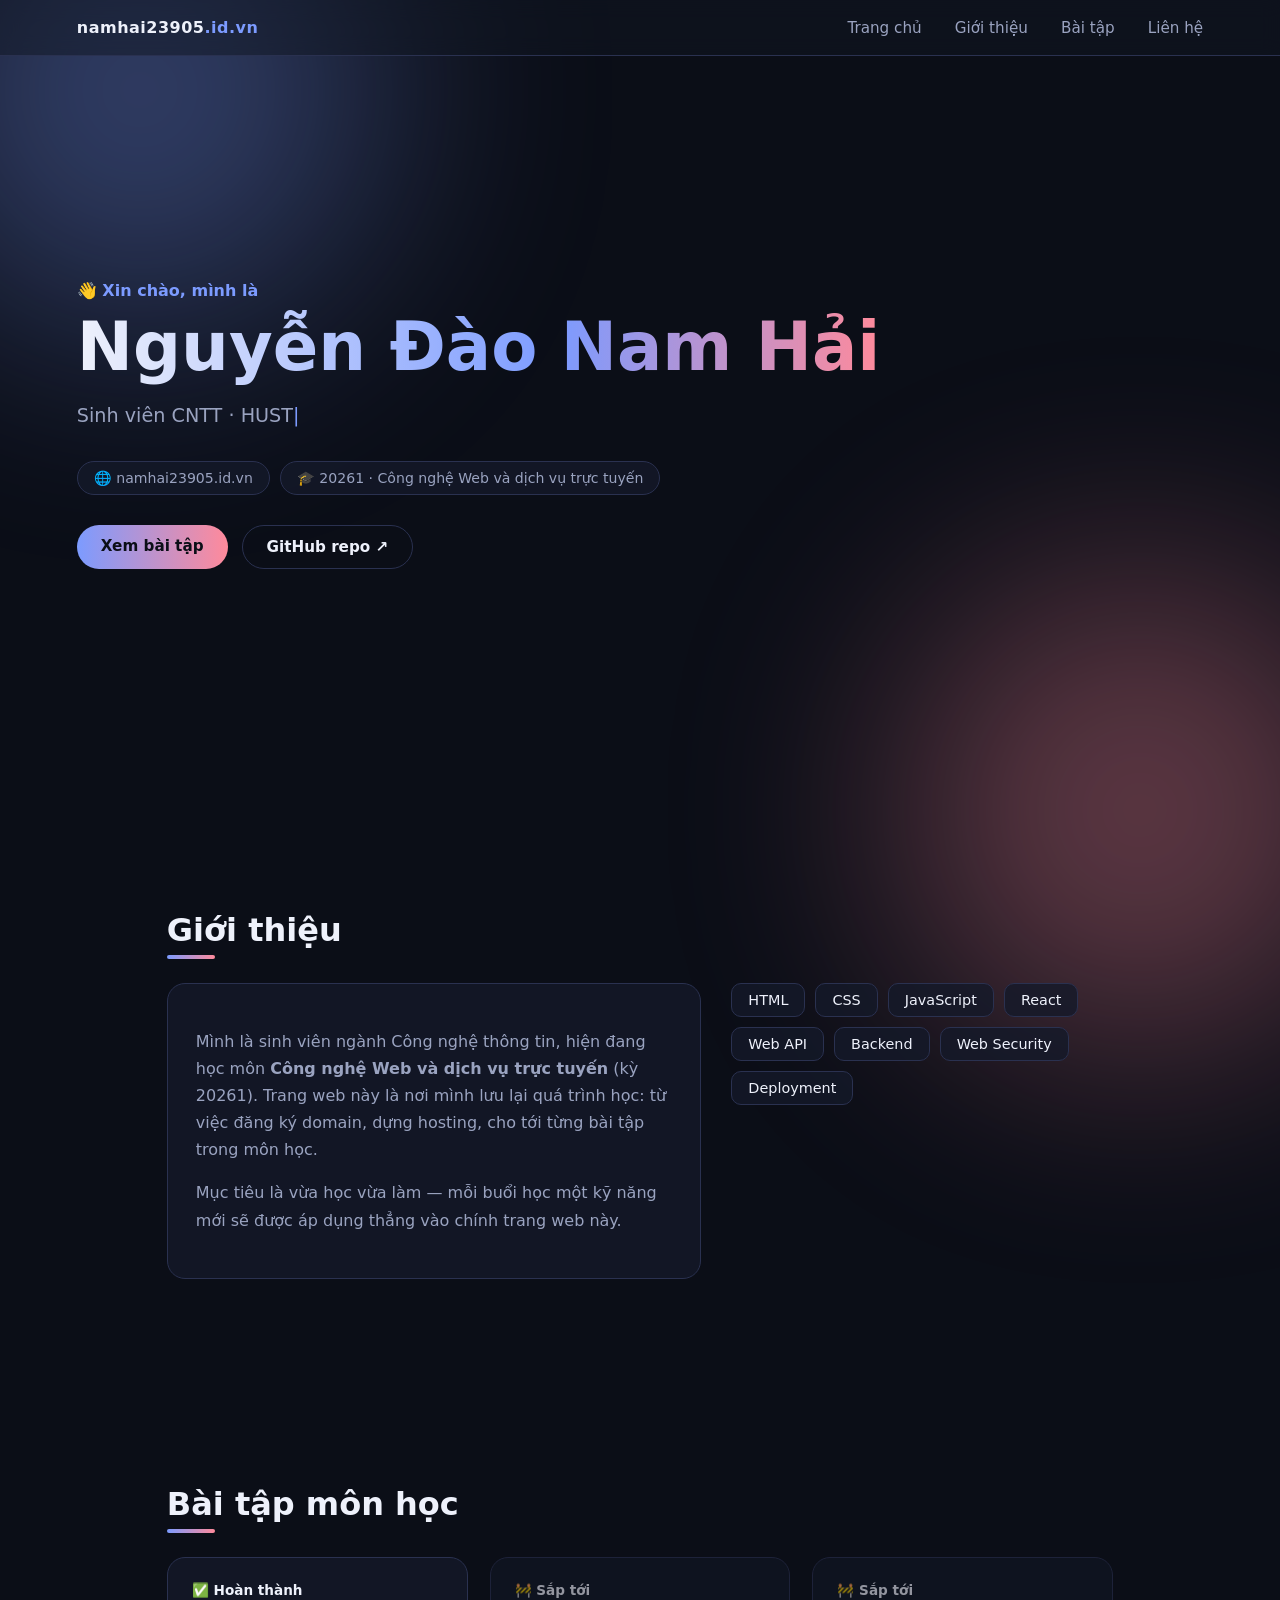
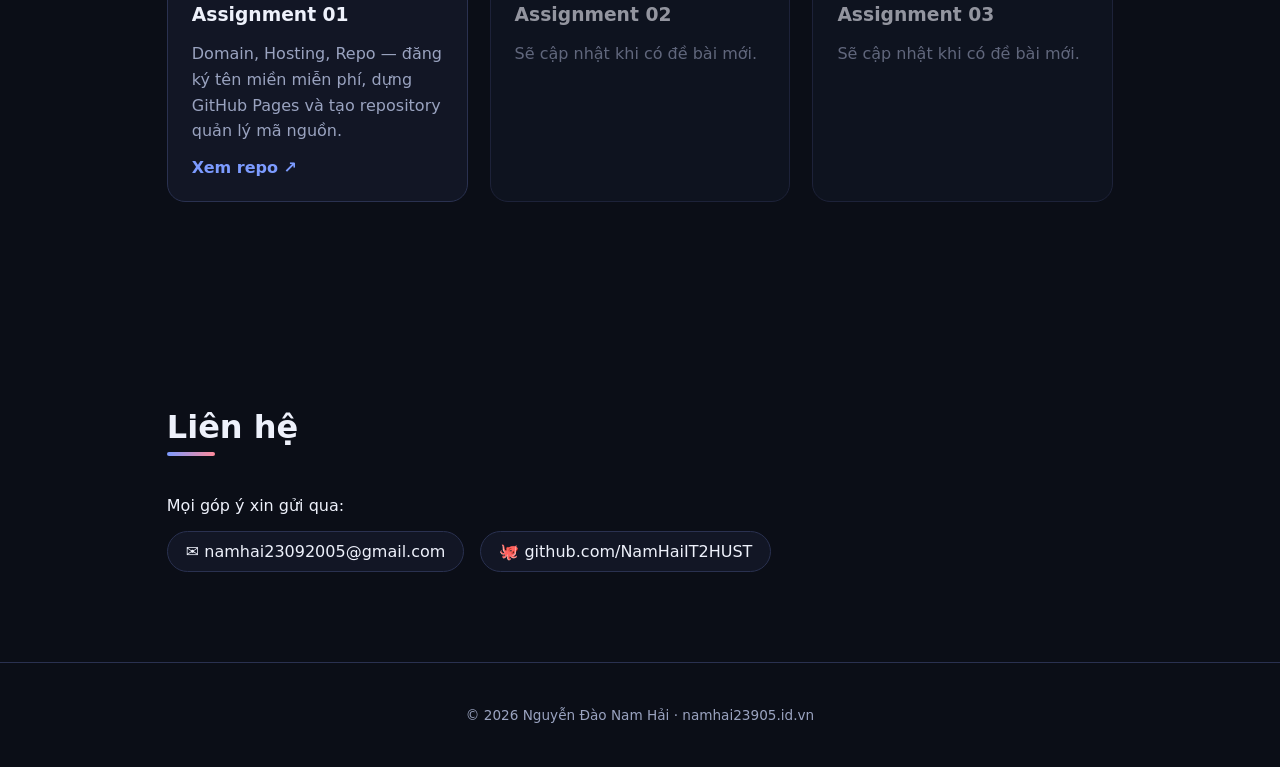
==== index.html @ 66838b1e "Add animated landing page" ====
<!DOCTYPE html>
<html lang="vi">
<head>
<meta charset="UTF-8">
<meta name="viewport" content="width=device-width, initial-scale=1.0">
<title>Nguyễn Đào Nam Hải | CNWeb</title>
<link rel="stylesheet" href="assets/style.css">
</head>
<body>

  <div class="blob blob-1"></div>
  <div class="blob blob-2"></div>

  <header class="nav">
    <div class="nav-brand">namhai23905<span>.id.vn</span></div>
    <nav>
      <a href="#home">Trang chủ</a>
      <a href="#about">Giới thiệu</a>
      <a href="#homework">Bài tập</a>
      <a href="#contact">Liên hệ</a>
    </nav>
  </header>

  <main>
    <section id="home" class="hero">
      <p class="hero-eyebrow">👋 Xin chào, mình là</p>
      <h1 class="hero-title">Nguyễn Đào Nam Hải</h1>
      <p class="hero-subtitle"><span id="typed"></span><span class="cursor">|</span></p>
      <div class="hero-badges">
        <span class="badge">🌐 namhai23905.id.vn</span>
        <span class="badge">🎓 20261 · Công nghệ Web và dịch vụ trực tuyến</span>
      </div>
      <div class="hero-actions">
        <a href="#homework" class="btn btn-primary">Xem bài tập</a>
        <a href="https://github.com/NamHaiIT2HUST/HaiNDN235321_20261_CNWeb" target="_blank" rel="noopener" class="btn btn-ghost">GitHub repo ↗</a>
      </div>
    </section>

    <section id="about" class="section">
      <h2 class="section-title">Giới thiệu</h2>
      <div class="about-grid">
        <div class="about-card">
          <p>
            Mình là sinh viên ngành Công nghệ thông tin, hiện đang học môn
            <strong>Công nghệ Web và dịch vụ trực tuyến</strong> (kỳ 20261).
            Trang web này là nơi mình lưu lại quá trình học: từ việc đăng ký
            domain, dựng hosting, cho tới từng bài tập trong môn học.
          </p>
          <p>
            Mục tiêu là vừa học vừa làm — mỗi buổi học một kỹ năng mới sẽ được
            áp dụng thẳng vào chính trang web này.
          </p>
        </div>
        <div class="skills">
          <span class="skill">HTML</span>
          <span class="skill">CSS</span>
          <span class="skill">JavaScript</span>
          <span class="skill">React</span>
          <span class="skill">Web API</span>
          <span class="skill">Backend</span>
          <span class="skill">Web Security</span>
          <span class="skill">Deployment</span>
        </div>
      </div>
    </section>

    <section id="homework" class="section">
      <h2 class="section-title">Bài tập môn học</h2>
      <div class="cards">
        <article class="card card-done">
          <div class="card-status">✅ Hoàn thành</div>
          <h3>Assignment 01</h3>
          <p>Domain, Hosting, Repo — đăng ký tên miền miễn phí, dựng GitHub Pages và tạo repository quản lý mã nguồn.</p>
          <a href="https://github.com/NamHaiIT2HUST/HaiNDN235321_20261_CNWeb" target="_blank" rel="noopener">Xem repo ↗</a>
        </article>
        <article class="card card-pending">
          <div class="card-status">🚧 Sắp tới</div>
          <h3>Assignment 02</h3>
          <p>Sẽ cập nhật khi có đề bài mới.</p>
        </article>
        <article class="card card-pending">
          <div class="card-status">🚧 Sắp tới</div>
          <h3>Assignment 03</h3>
          <p>Sẽ cập nhật khi có đề bài mới.</p>
        </article>
      </div>
    </section>

    <section id="contact" class="section contact">
      <h2 class="section-title">Liên hệ</h2>
      <p>Mọi góp ý xin gửi qua:</p>
      <div class="contact-links">
        <a href="mailto:namhai23092005@gmail.com">✉️ namhai23092005@gmail.com</a>
        <a href="https://github.com/NamHaiIT2HUST" target="_blank" rel="noopener">🐙 github.com/NamHaiIT2HUST</a>
      </div>
    </section>
  </main>

  <footer class="footer">
    <p>© 2026 Nguyễn Đào Nam Hải · namhai23905.id.vn</p>
  </footer>

  <script src="assets/script.js"></script>
</body>
</html>
---- assets/style.css ----
:root {
  --bg: #0b0e17;
  --bg-soft: #11162280;
  --text: #eef1fb;
  --text-dim: #9aa3c0;
  --accent: #7c9bff;
  --accent-2: #ff8a9b;
  --card-bg: #151a2acc;
  --border: #2a3150;
  --radius: 18px;
}

* { box-sizing: border-box; }

html { scroll-behavior: smooth; }

body {
  margin: 0;
  min-height: 100vh;
  background: var(--bg);
  color: var(--text);
  font-family: "Segoe UI", system-ui, -apple-system, sans-serif;
  overflow-x: hidden;
  position: relative;
}

/* Ambient background blobs */
.blob {
  position: fixed;
  width: 480px;
  height: 480px;
  border-radius: 50%;
  filter: blur(120px);
  opacity: 0.35;
  z-index: 0;
  pointer-events: none;
}
.blob-1 {
  top: -150px;
  left: -100px;
  background: var(--accent);
  animation: float1 16s ease-in-out infinite;
}
.blob-2 {
  bottom: -150px;
  right: -100px;
  background: var(--accent-2);
  animation: float2 18s ease-in-out infinite;
}
@keyframes float1 {
  0%, 100% { transform: translate(0, 0); }
  50% { transform: translate(80px, 60px); }
}
@keyframes float2 {
  0%, 100% { transform: translate(0, 0); }
  50% { transform: translate(-60px, -80px); }
}

/* Nav */
.nav {
  position: sticky;
  top: 0;
  z-index: 10;
  display: flex;
  align-items: center;
  justify-content: space-between;
  padding: 18px 6vw;
  backdrop-filter: blur(10px);
  background: var(--bg-soft);
  border-bottom: 1px solid var(--border);
}
.nav-brand {
  font-weight: 700;
  letter-spacing: 0.5px;
}
.nav-brand span { color: var(--accent); }
.nav a {
  color: var(--text-dim);
  text-decoration: none;
  margin-left: 28px;
  font-size: 0.95rem;
  transition: color 0.2s;
}
.nav a:hover { color: var(--text); }

main { position: relative; z-index: 1; }

/* Hero */
.hero {
  min-height: 82vh;
  display: flex;
  flex-direction: column;
  align-items: flex-start;
  justify-content: center;
  padding: 0 6vw;
}
.hero-eyebrow {
  color: var(--accent);
  font-weight: 600;
  margin: 0 0 8px;
}
.hero-title {
  font-size: clamp(2.4rem, 6vw, 4.2rem);
  margin: 0;
  background: linear-gradient(90deg, var(--text), var(--accent) 60%, var(--accent-2));
  -webkit-background-clip: text;
  background-clip: text;
  color: transparent;
}
.hero-subtitle {
  color: var(--text-dim);
  font-size: 1.2rem;
  margin: 18px 0 26px;
  min-height: 1.6em;
}
.cursor { animation: blink 1s step-end infinite; color: var(--accent); }
@keyframes blink { 50% { opacity: 0; } }

.hero-badges {
  display: flex;
  flex-wrap: wrap;
  gap: 10px;
  margin-bottom: 30px;
}
.badge {
  border: 1px solid var(--border);
  padding: 8px 16px;
  border-radius: 999px;
  font-size: 0.88rem;
  color: var(--text-dim);
  background: var(--card-bg);
}

.hero-actions { display: flex; gap: 14px; flex-wrap: wrap; }
.btn {
  padding: 12px 24px;
  border-radius: 999px;
  text-decoration: none;
  font-weight: 600;
  font-size: 0.95rem;
  transition: transform 0.2s, box-shadow 0.2s, background 0.2s;
}
.btn-primary {
  background: linear-gradient(90deg, var(--accent), var(--accent-2));
  color: #0b0e17;
}
.btn-primary:hover { transform: translateY(-2px); box-shadow: 0 10px 30px -10px var(--accent); }
.btn-ghost {
  color: var(--text);
  border: 1px solid var(--border);
}
.btn-ghost:hover { background: var(--card-bg); transform: translateY(-2px); }

/* Sections */
.section {
  padding: 90px 6vw;
  max-width: 1100px;
  margin: 0 auto;
  opacity: 0;
  transform: translateY(24px);
  transition: opacity 0.7s ease, transform 0.7s ease;
}
.section.in-view { opacity: 1; transform: translateY(0); }

.section-title {
  font-size: 2rem;
  margin-bottom: 34px;
  position: relative;
  display: inline-block;
}
.section-title::after {
  content: "";
  position: absolute;
  left: 0;
  bottom: -10px;
  width: 48px;
  height: 4px;
  border-radius: 4px;
  background: linear-gradient(90deg, var(--accent), var(--accent-2));
}

/* About */
.about-grid {
  display: grid;
  grid-template-columns: 1.4fr 1fr;
  gap: 30px;
}
.about-card {
  background: var(--card-bg);
  border: 1px solid var(--border);
  border-radius: var(--radius);
  padding: 28px;
  line-height: 1.7;
  color: var(--text-dim);
}
.skills {
  display: flex;
  flex-wrap: wrap;
  align-content: flex-start;
  gap: 10px;
}
.skill {
  padding: 8px 16px;
  border-radius: 10px;
  background: var(--card-bg);
  border: 1px solid var(--border);
  font-size: 0.9rem;
  height: fit-content;
  transition: transform 0.2s, border-color 0.2s;
}
.skill:hover { transform: translateY(-3px); border-color: var(--accent); }

/* Homework cards */
.cards {
  display: grid;
  grid-template-columns: repeat(auto-fit, minmax(240px, 1fr));
  gap: 22px;
}
.card {
  background: var(--card-bg);
  border: 1px solid var(--border);
  border-radius: var(--radius);
  padding: 24px;
  transition: transform 0.25s, border-color 0.25s;
}
.card:hover { transform: translateY(-6px); border-color: var(--accent); }
.card h3 { margin: 6px 0 10px; }
.card p { color: var(--text-dim); line-height: 1.6; margin-bottom: 14px; }
.card a { color: var(--accent); text-decoration: none; font-weight: 600; }
.card-status { font-size: 0.85rem; font-weight: 600; }
.card-pending { opacity: 0.6; }

/* Contact */
.contact-links {
  display: flex;
  flex-wrap: wrap;
  gap: 16px;
  margin-top: 14px;
}
.contact-links a {
  color: var(--text);
  text-decoration: none;
  border: 1px solid var(--border);
  padding: 10px 18px;
  border-radius: 999px;
  background: var(--card-bg);
  transition: border-color 0.2s, transform 0.2s;
}
.contact-links a:hover { border-color: var(--accent); transform: translateY(-2px); }

/* Footer */
.footer {
  text-align: center;
  padding: 30px;
  color: var(--text-dim);
  font-size: 0.85rem;
  border-top: 1px solid var(--border);
}

@media (max-width: 720px) {
  .nav {
    flex-direction: column;
    align-items: flex-start;
    gap: 10px;
    padding: 14px 6vw;
  }
  .nav nav { display: flex; flex-wrap: wrap; gap: 4px 14px; }
  .nav a { margin-left: 0; }
  .about-grid { grid-template-columns: 1fr; }
}
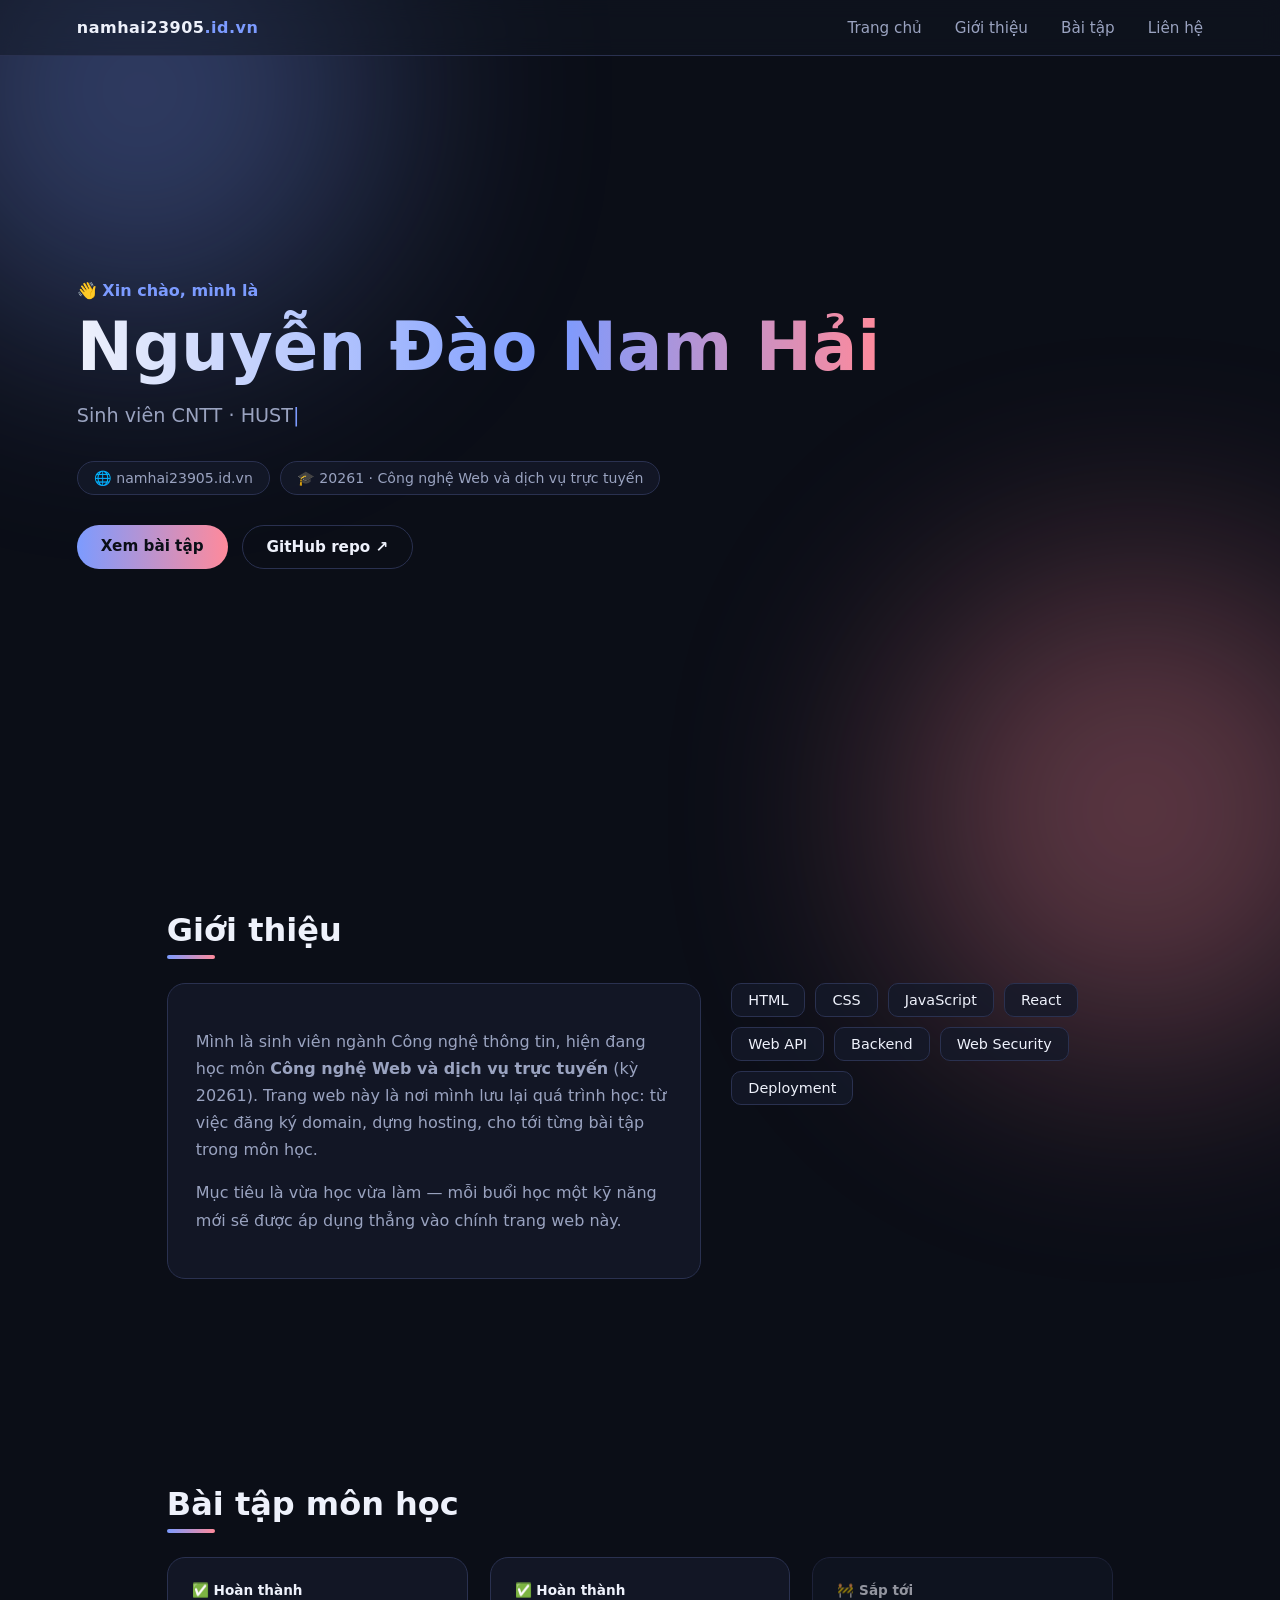
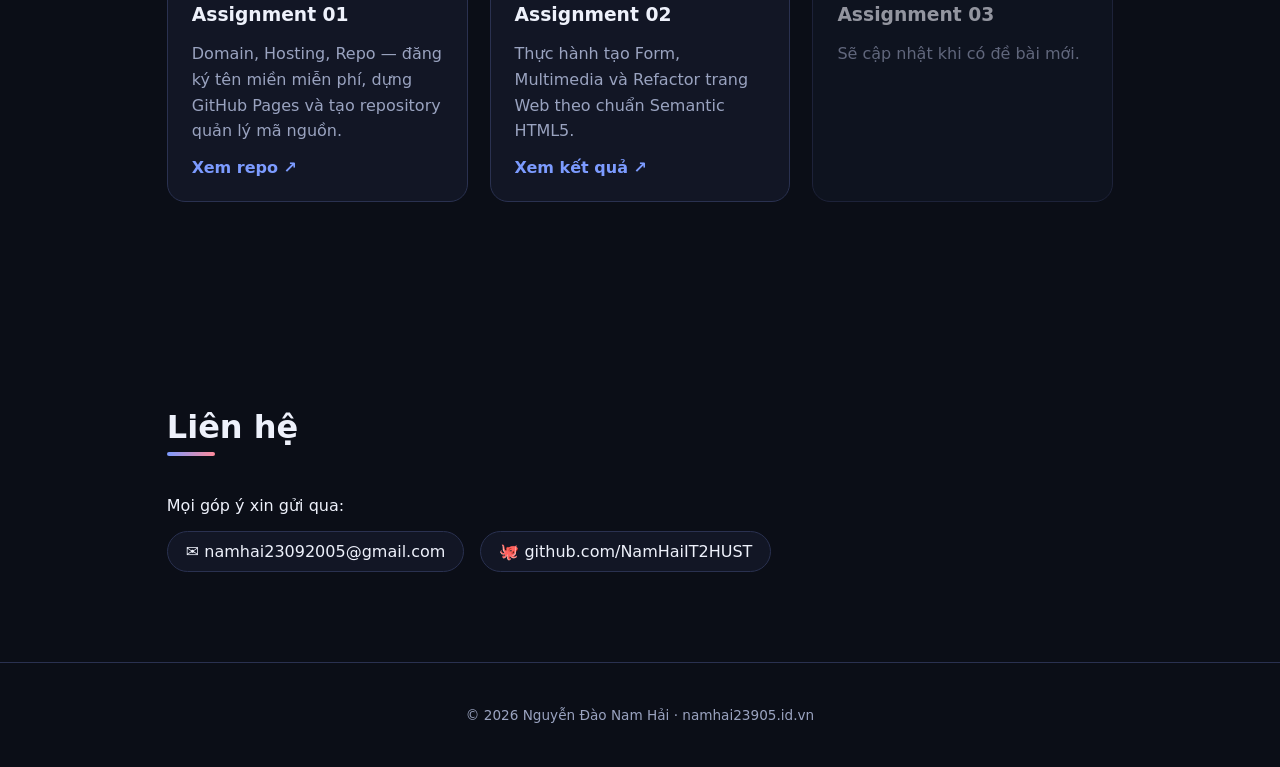
==== commit 630f666d: "Update index.html with Assignment 02 link" ====
--- a/index.html
+++ b/index.html
@@ -73,10 +73,11 @@
           <p>Domain, Hosting, Repo — đăng ký tên miền miễn phí, dựng GitHub Pages và tạo repository quản lý mã nguồn.</p>
           <a href="https://github.com/NamHaiIT2HUST/HaiNDN235321_20261_CNWeb" target="_blank" rel="noopener">Xem repo ↗</a>
         </article>
-        <article class="card card-pending">
-          <div class="card-status">🚧 Sắp tới</div>
+        <article class="card card-done">
+          <div class="card-status">✅ Hoàn thành</div>
           <h3>Assignment 02</h3>
-          <p>Sẽ cập nhật khi có đề bài mới.</p>
+          <p>Thực hành tạo Form, Multimedia và Refactor trang Web theo chuẩn Semantic HTML5.</p>
+          <a href="baitapHTML/register.html" target="_blank" rel="noopener">Xem kết quả ↗</a>
         </article>
         <article class="card card-pending">
           <div class="card-status">🚧 Sắp tới</div>
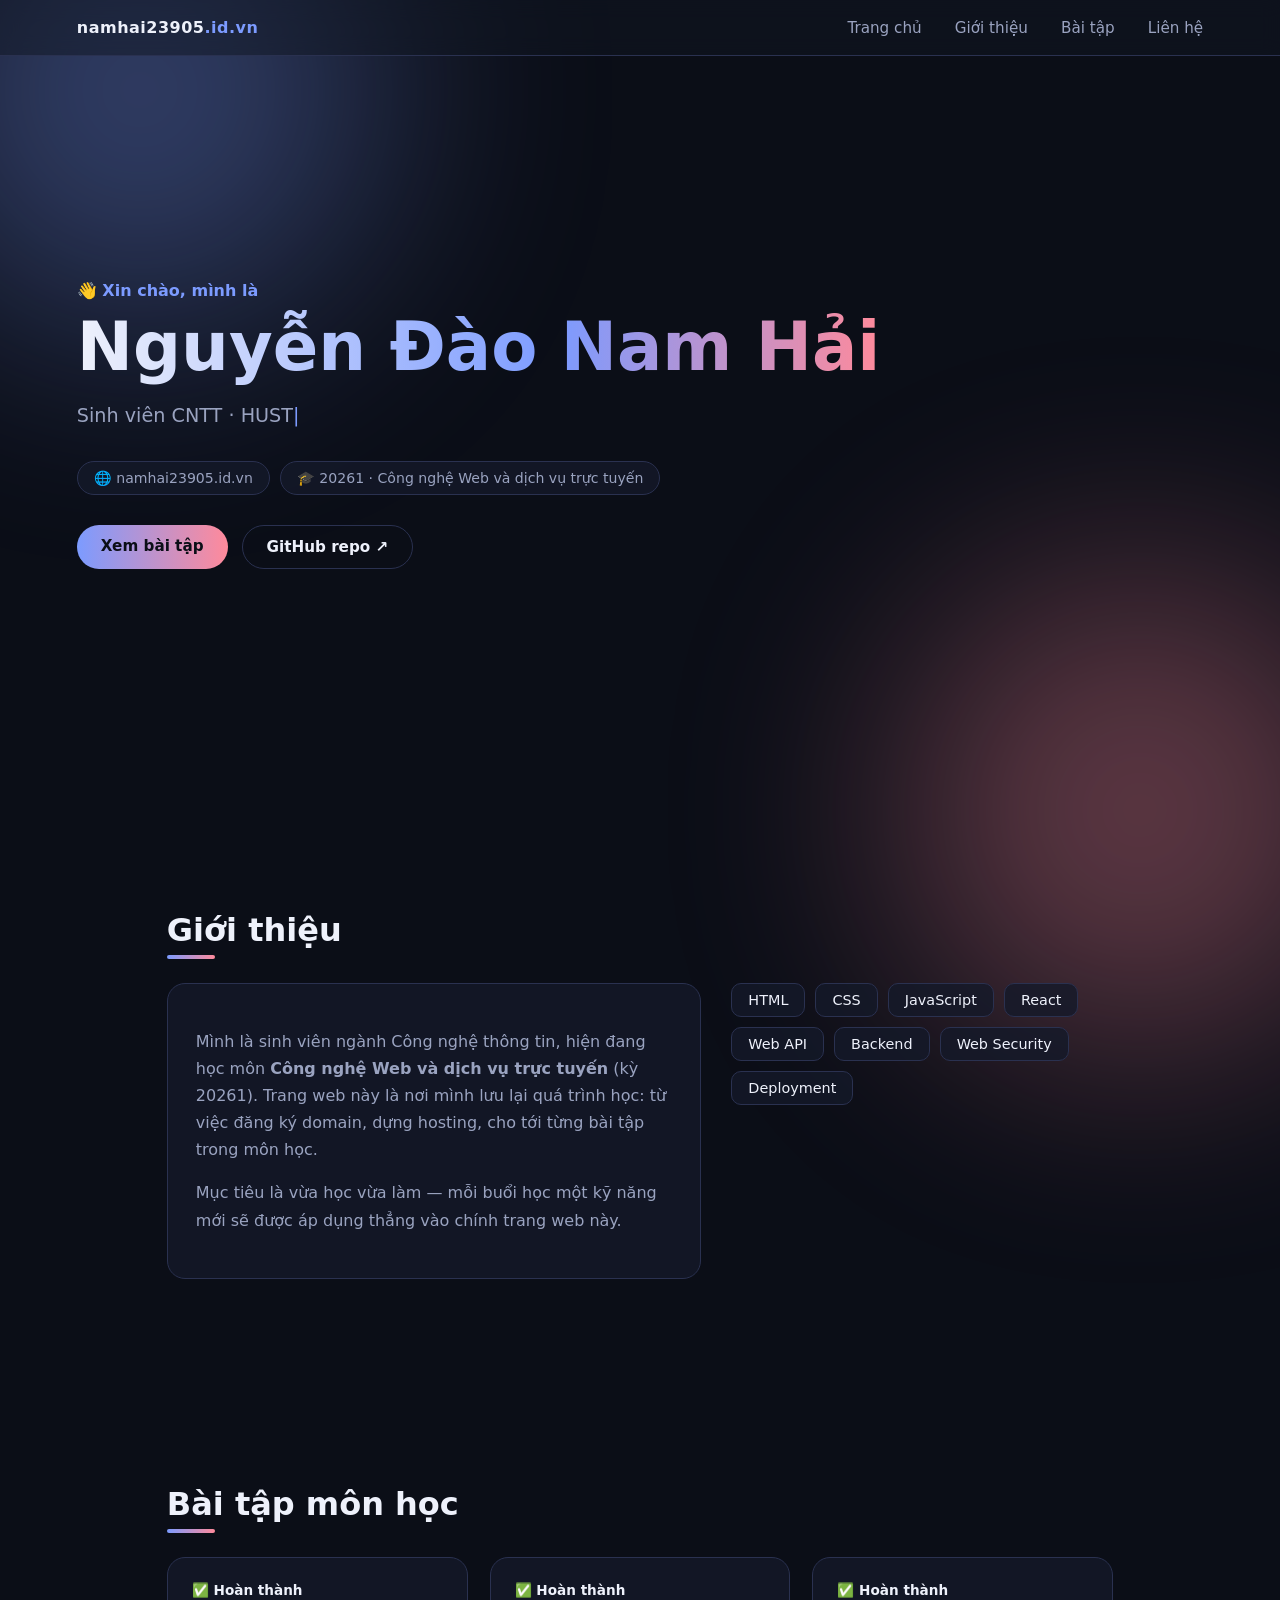
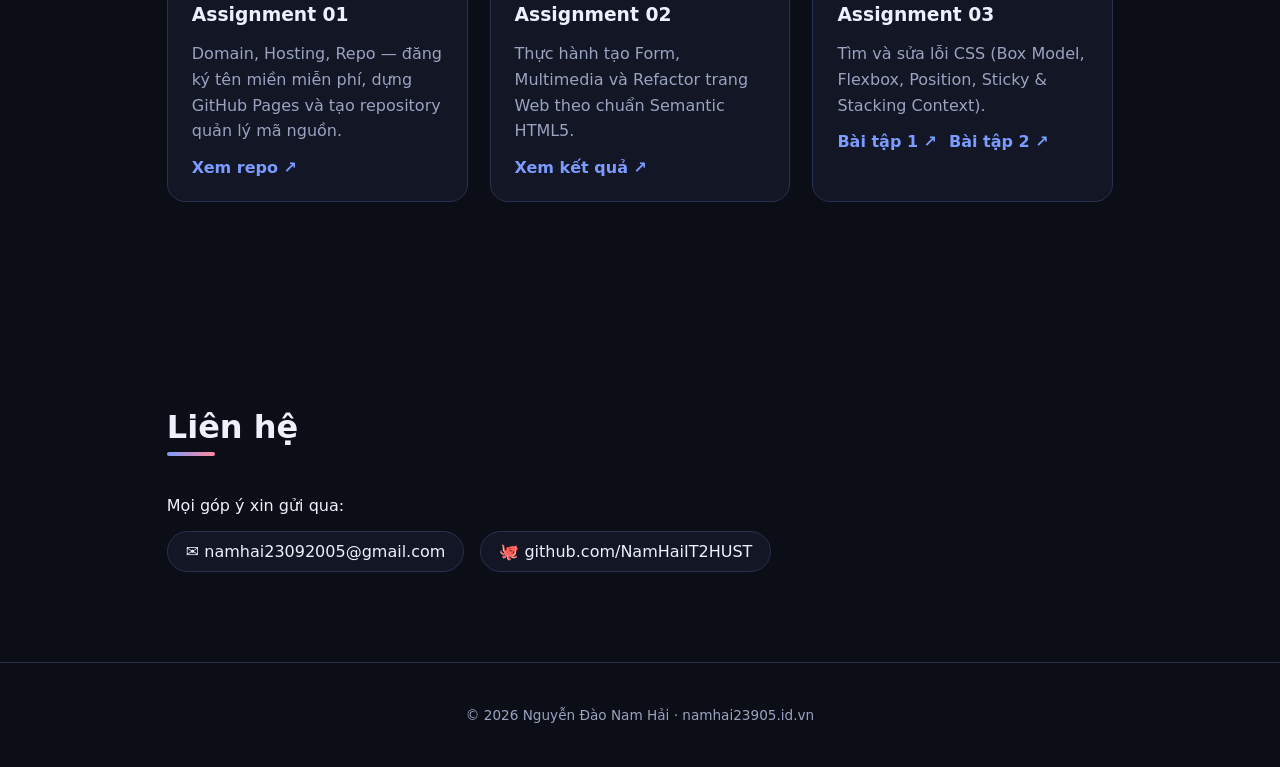
==== commit 1722ed46: "Complete Assignment 03: Fix CSS bugs for Bai tap 1 and Bai tap 2" ====
--- a/index.html
+++ b/index.html
@@ -79,10 +79,14 @@
           <p>Thực hành tạo Form, Multimedia và Refactor trang Web theo chuẩn Semantic HTML5.</p>
           <a href="baitapHTML/register.html" target="_blank" rel="noopener">Xem kết quả ↗</a>
         </article>
-        <article class="card card-pending">
-          <div class="card-status">🚧 Sắp tới</div>
+        <article class="card card-done">
+          <div class="card-status">✅ Hoàn thành</div>
           <h3>Assignment 03</h3>
-          <p>Sẽ cập nhật khi có đề bài mới.</p>
+          <p>Tìm và sửa lỗi CSS (Box Model, Flexbox, Position, Sticky &amp; Stacking Context).</p>
+          <div style="display: flex; gap: 12px; margin-top: 8px;">
+            <a href="baitapCSS/bai1/trang.html" target="_blank" rel="noopener">Bài tập 1 ↗</a>
+            <a href="baitapCSS/bai2/trang.html" target="_blank" rel="noopener">Bài tập 2 ↗</a>
+          </div>
         </article>
       </div>
     </section>
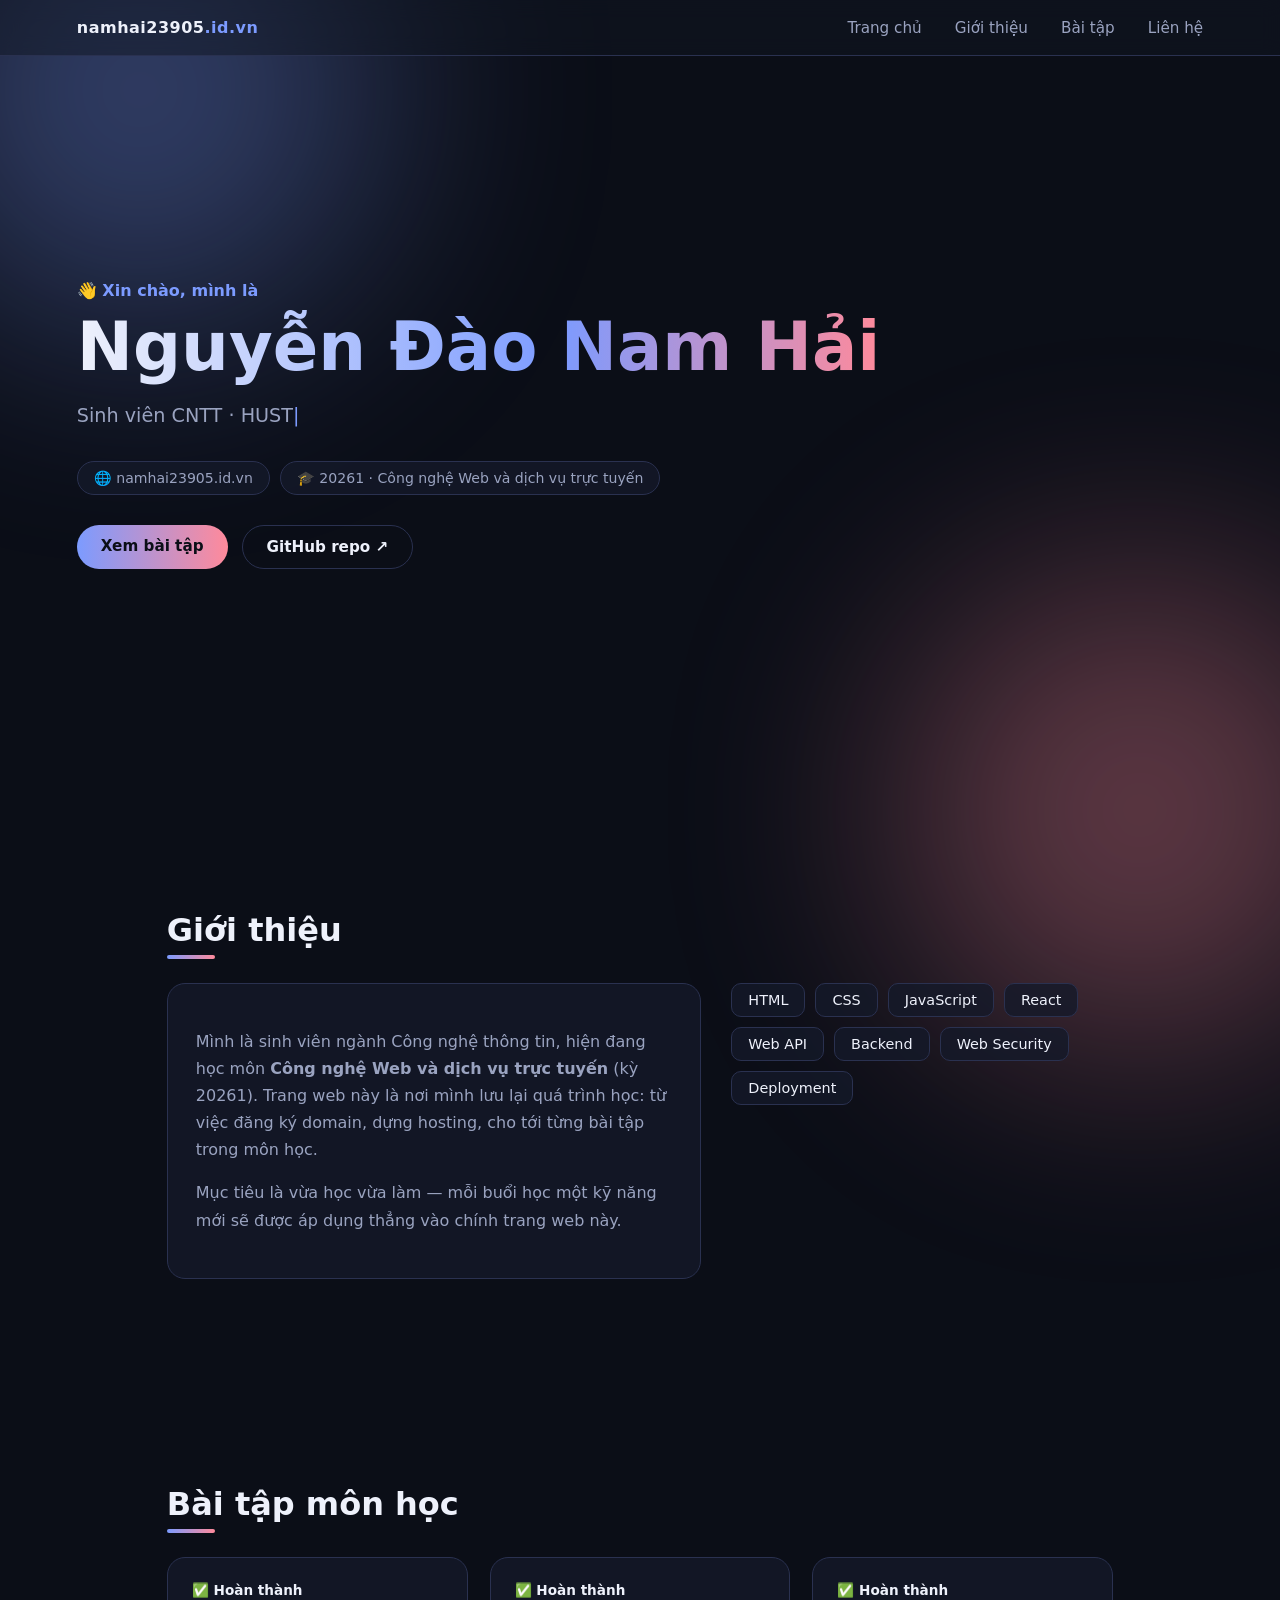
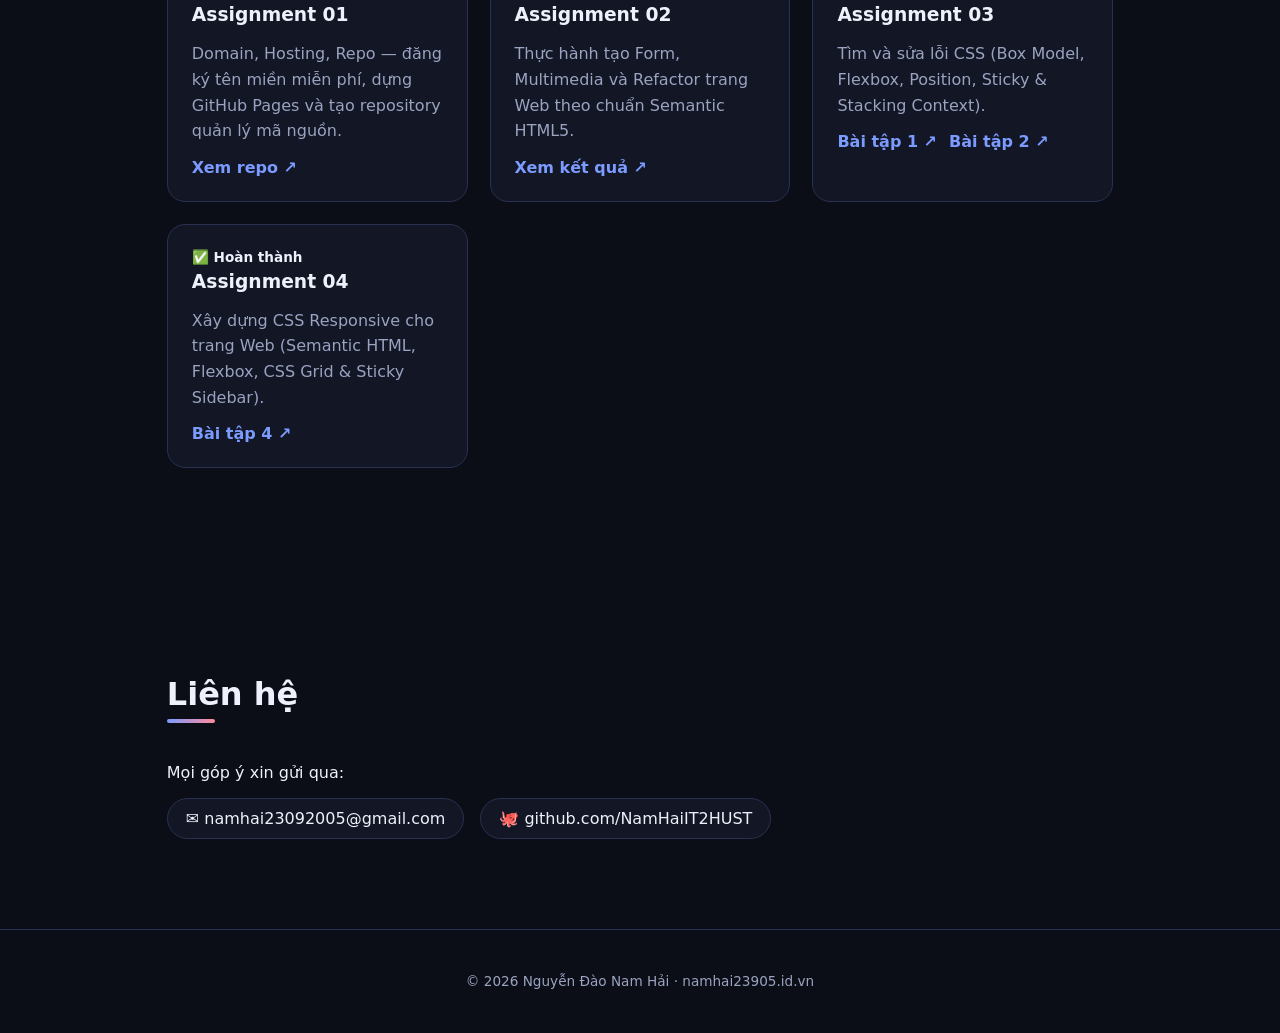
==== commit b308eda5: "feat: hoàn thành Bài tập 4 - Xây dựng CSS Responsive (Blakletterpress)" ====
--- a/index.html
+++ b/index.html
@@ -88,6 +88,14 @@
             <a href="baitapCSS/bai2/trang.html" target="_blank" rel="noopener">Bài tập 2 ↗</a>
           </div>
         </article>
+        <article class="card card-done">
+          <div class="card-status">✅ Hoàn thành</div>
+          <h3>Assignment 04</h3>
+          <p>Xây dựng CSS Responsive cho trang Web (Semantic HTML, Flexbox, CSS Grid &amp; Sticky Sidebar).</p>
+          <div style="display: flex; gap: 12px; margin-top: 8px;">
+            <a href="baitapCSS/bai4/trang-goc.html" target="_blank" rel="noopener">Bài tập 4 ↗</a>
+          </div>
+        </article>
       </div>
     </section>
 
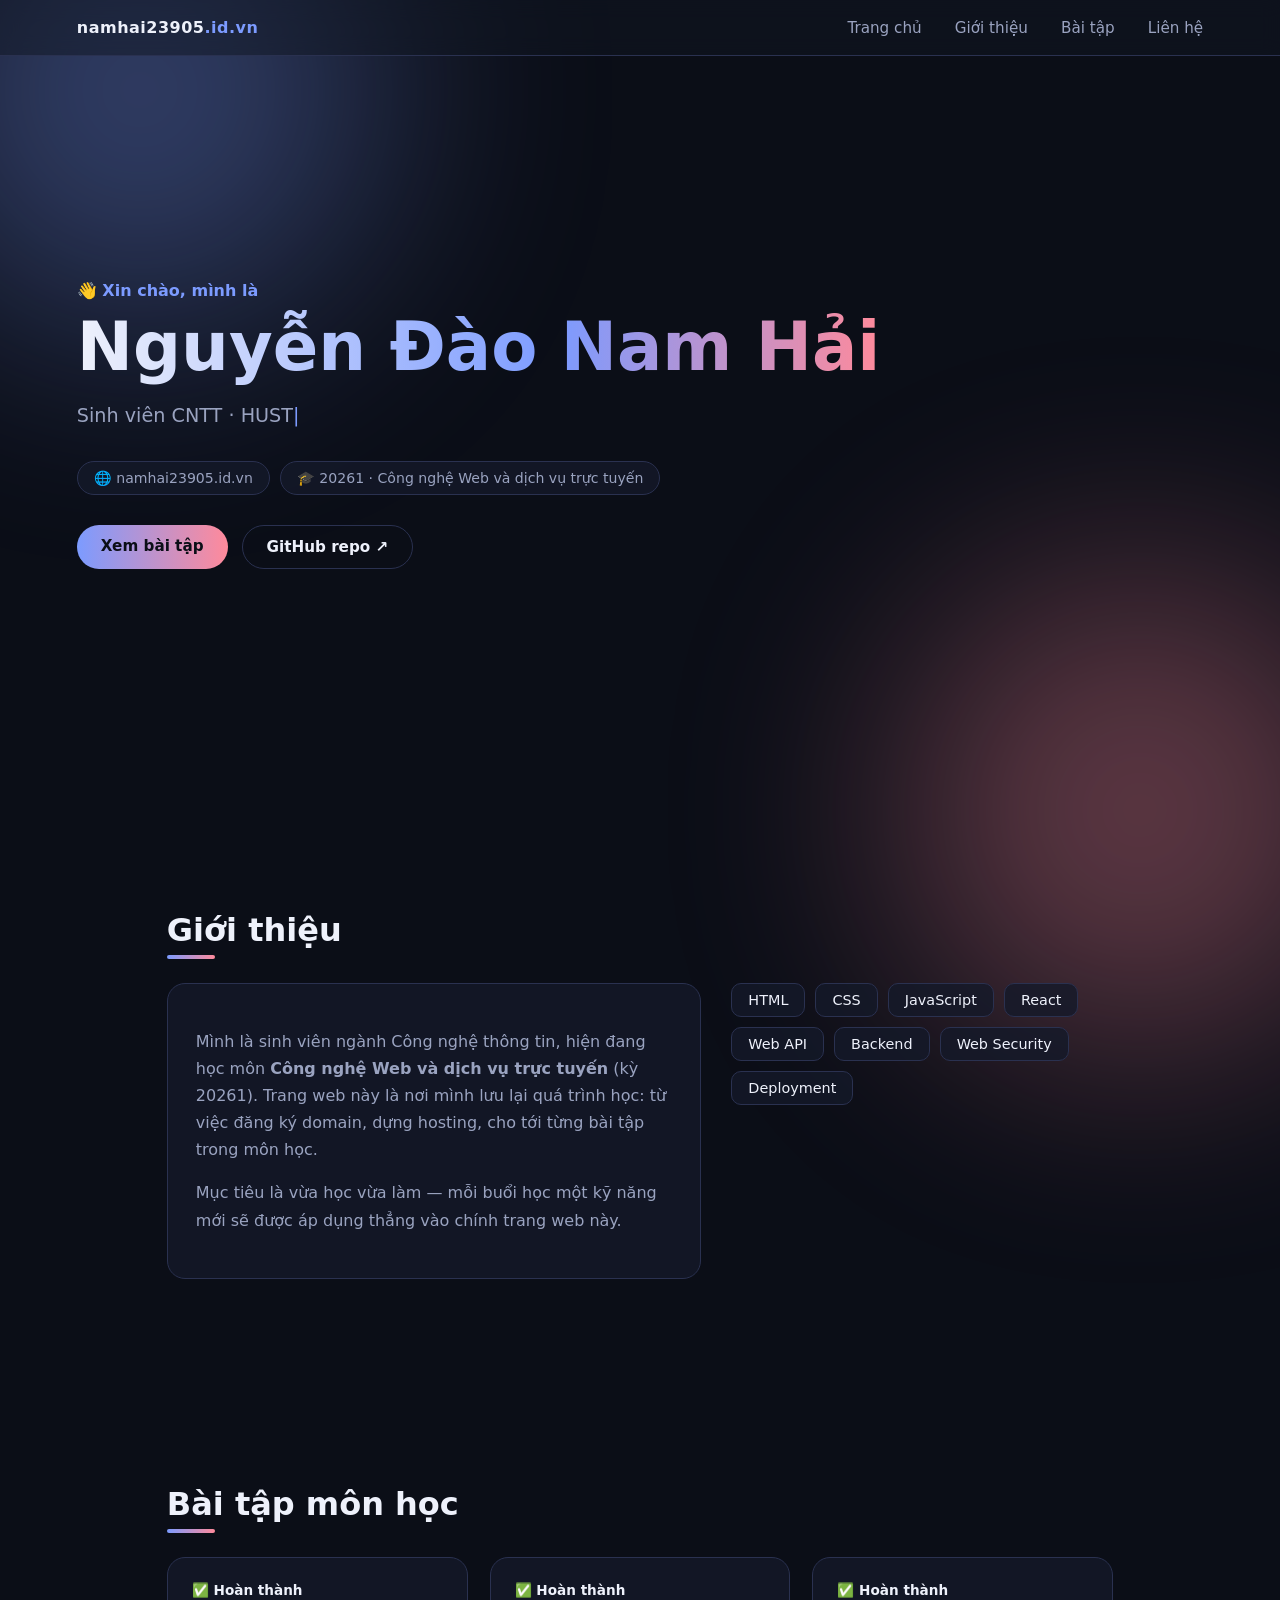
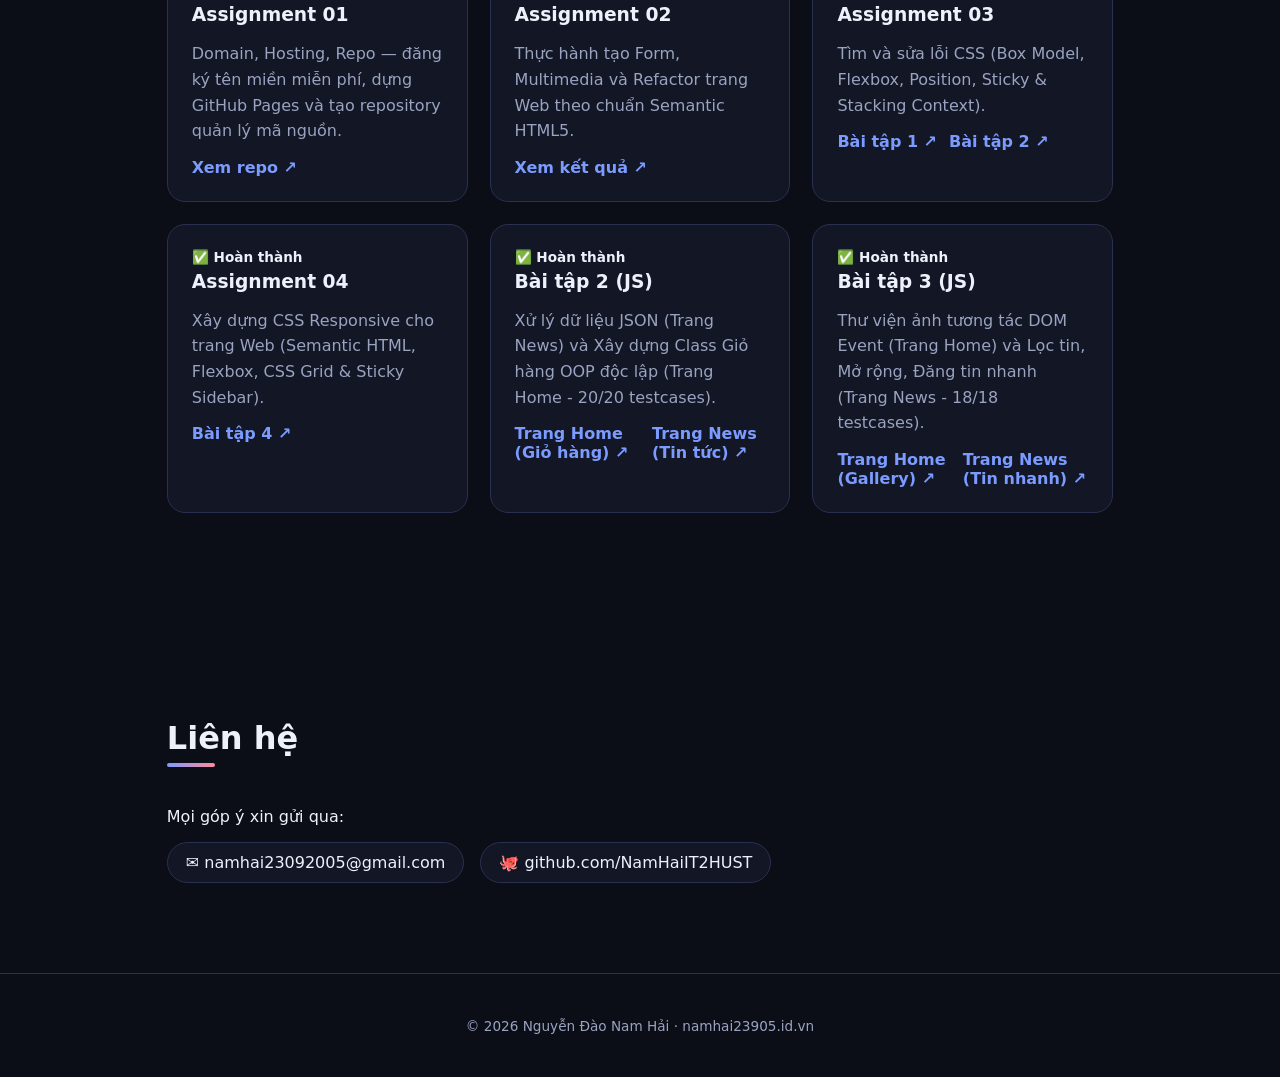
==== commit b33d9213: "feat: hoàn thành Bài tập 2 và Bài tập 3 JavaScript (Tin tức, Giỏ hàng, Gallery, Tin nhanh)" ====
--- a/index.html
+++ b/index.html
@@ -96,6 +96,24 @@
             <a href="baitapCSS/bai4/trang-goc.html" target="_blank" rel="noopener">Bài tập 4 ↗</a>
           </div>
         </article>
+        <article class="card card-done">
+          <div class="card-status">✅ Hoàn thành</div>
+          <h3>Bài tập 2 (JS)</h3>
+          <p>Xử lý dữ liệu JSON (Trang News) và Xây dựng Class Giỏ hàng OOP độc lập (Trang Home - 20/20 testcases).</p>
+          <div style="display: flex; gap: 12px; margin-top: 8px;">
+            <a href="baitapJS/bai2/index.html" target="_blank" rel="noopener">Trang Home (Giỏ hàng) ↗</a>
+            <a href="baitapJS/bai2/news.html" target="_blank" rel="noopener">Trang News (Tin tức) ↗</a>
+          </div>
+        </article>
+        <article class="card card-done">
+          <div class="card-status">✅ Hoàn thành</div>
+          <h3>Bài tập 3 (JS)</h3>
+          <p>Thư viện ảnh tương tác DOM Event (Trang Home) và Lọc tin, Mở rộng, Đăng tin nhanh (Trang News - 18/18 testcases).</p>
+          <div style="display: flex; gap: 12px; margin-top: 8px;">
+            <a href="baitapJS/bai3/index.html" target="_blank" rel="noopener">Trang Home (Gallery) ↗</a>
+            <a href="baitapJS/bai3/news.html" target="_blank" rel="noopener">Trang News (Tin nhanh) ↗</a>
+          </div>
+        </article>
       </div>
     </section>
 
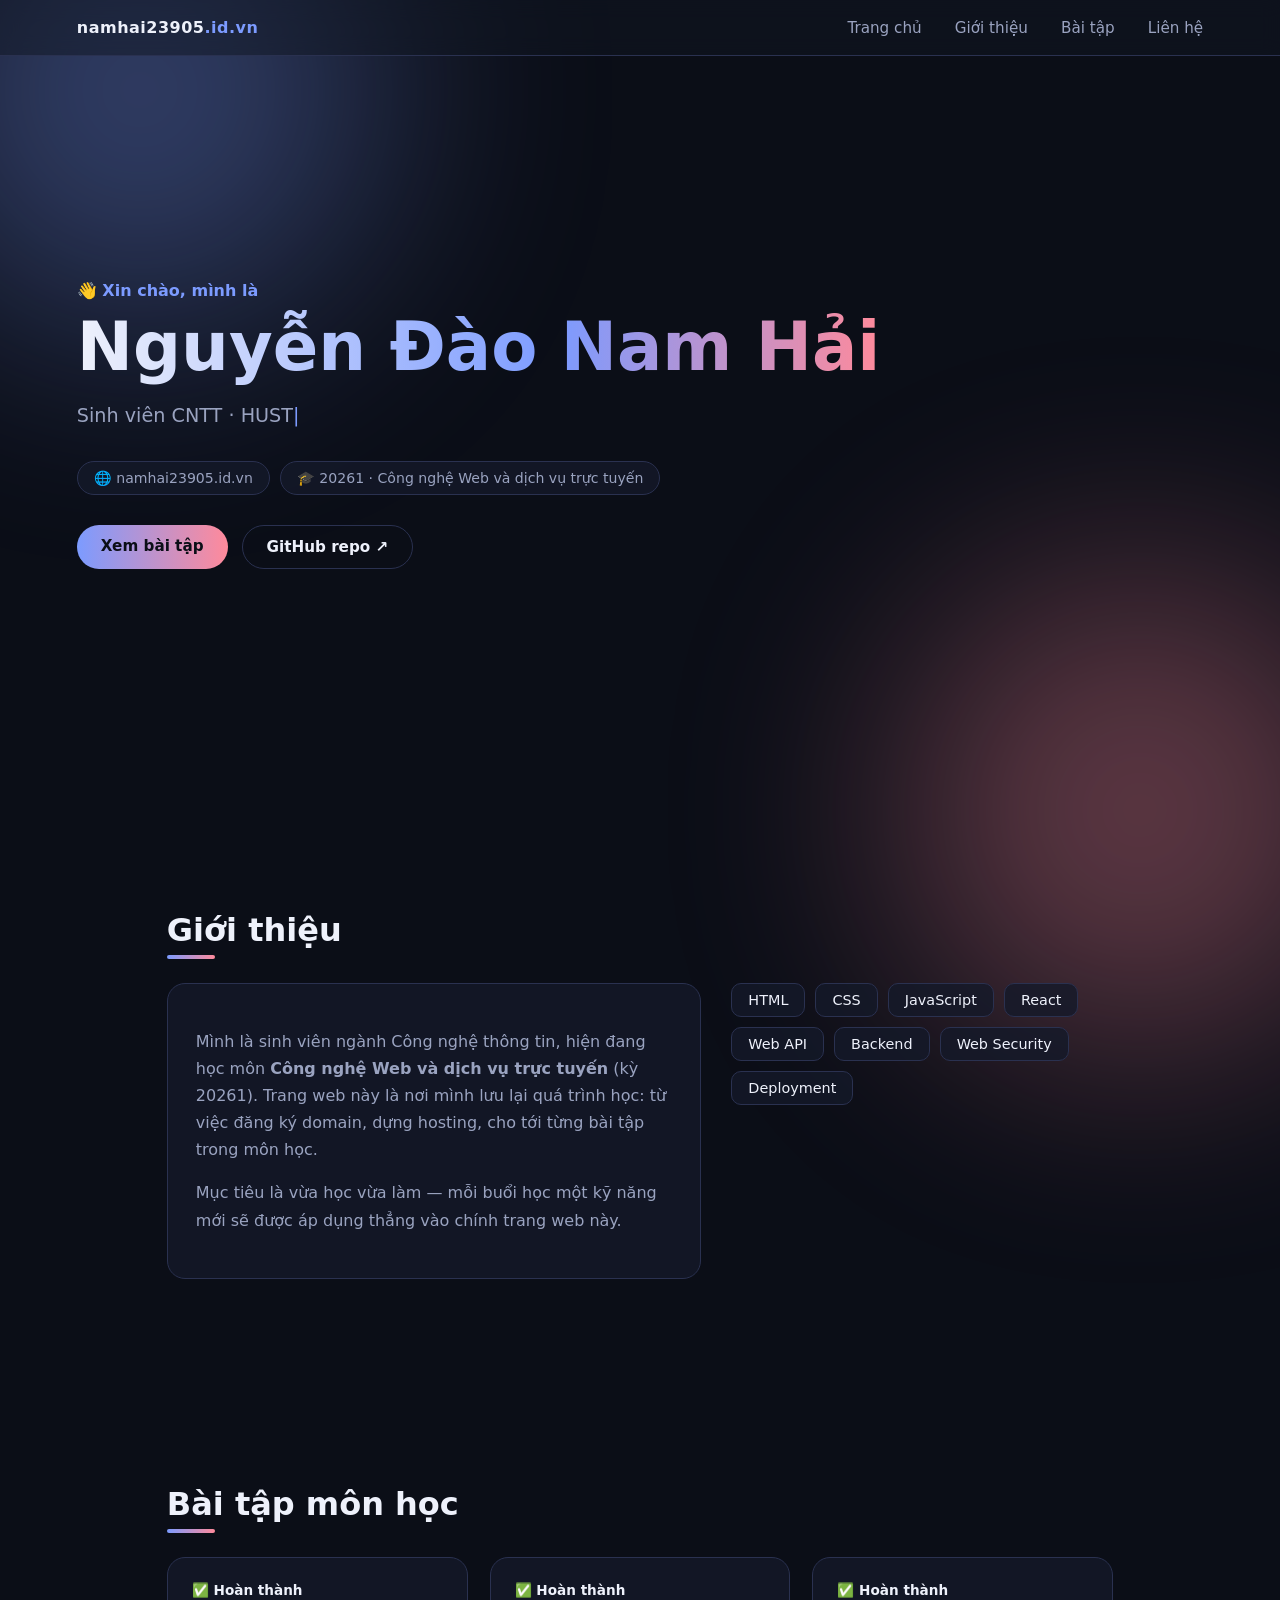
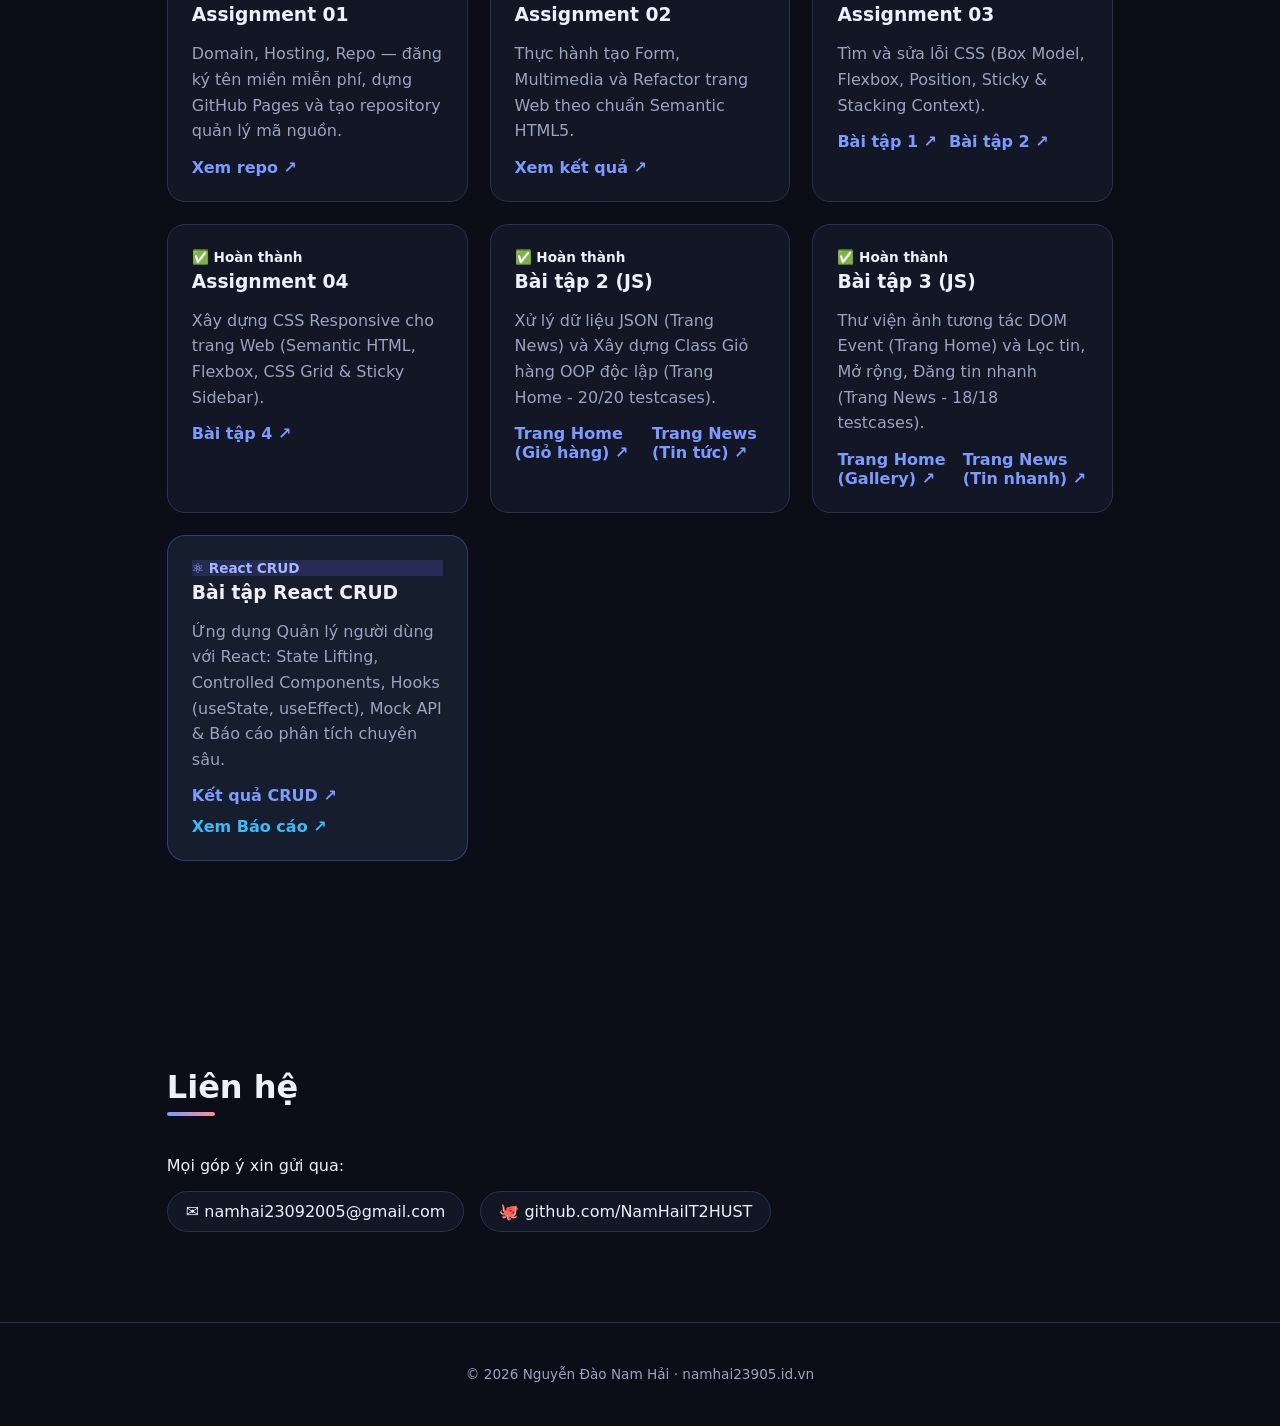
==== commit e4994423: "feat(react): hoàn thành Bài tập React CRUD và Báo cáo chuyên sâu" ====
--- a/index.html
+++ b/index.html
@@ -114,6 +114,15 @@
             <a href="baitapJS/bai3/news.html" target="_blank" rel="noopener">Trang News (Tin nhanh) ↗</a>
           </div>
         </article>
+        <article class="card card-done" style="border: 1px solid rgba(99, 102, 241, 0.4); background: rgba(30, 41, 59, 0.6);">
+          <div class="card-status" style="background: rgba(99, 102, 241, 0.2); color: #a5b4fc;">⚛️ React CRUD</div>
+          <h3>Bài tập React CRUD</h3>
+          <p>Ứng dụng Quản lý người dùng với React: State Lifting, Controlled Components, Hooks (useState, useEffect), Mock API &amp; Báo cáo phân tích chuyên sâu.</p>
+          <div style="display: flex; gap: 12px; margin-top: 8px; flex-wrap: wrap;">
+            <a href="baitapReact/index.html" target="_blank" rel="noopener">Kết quả CRUD ↗</a>
+            <a href="baitapReact/report.html" target="_blank" rel="noopener" style="color: #38bdf8;">Xem Báo cáo ↗</a>
+          </div>
+        </article>
       </div>
     </section>
 
